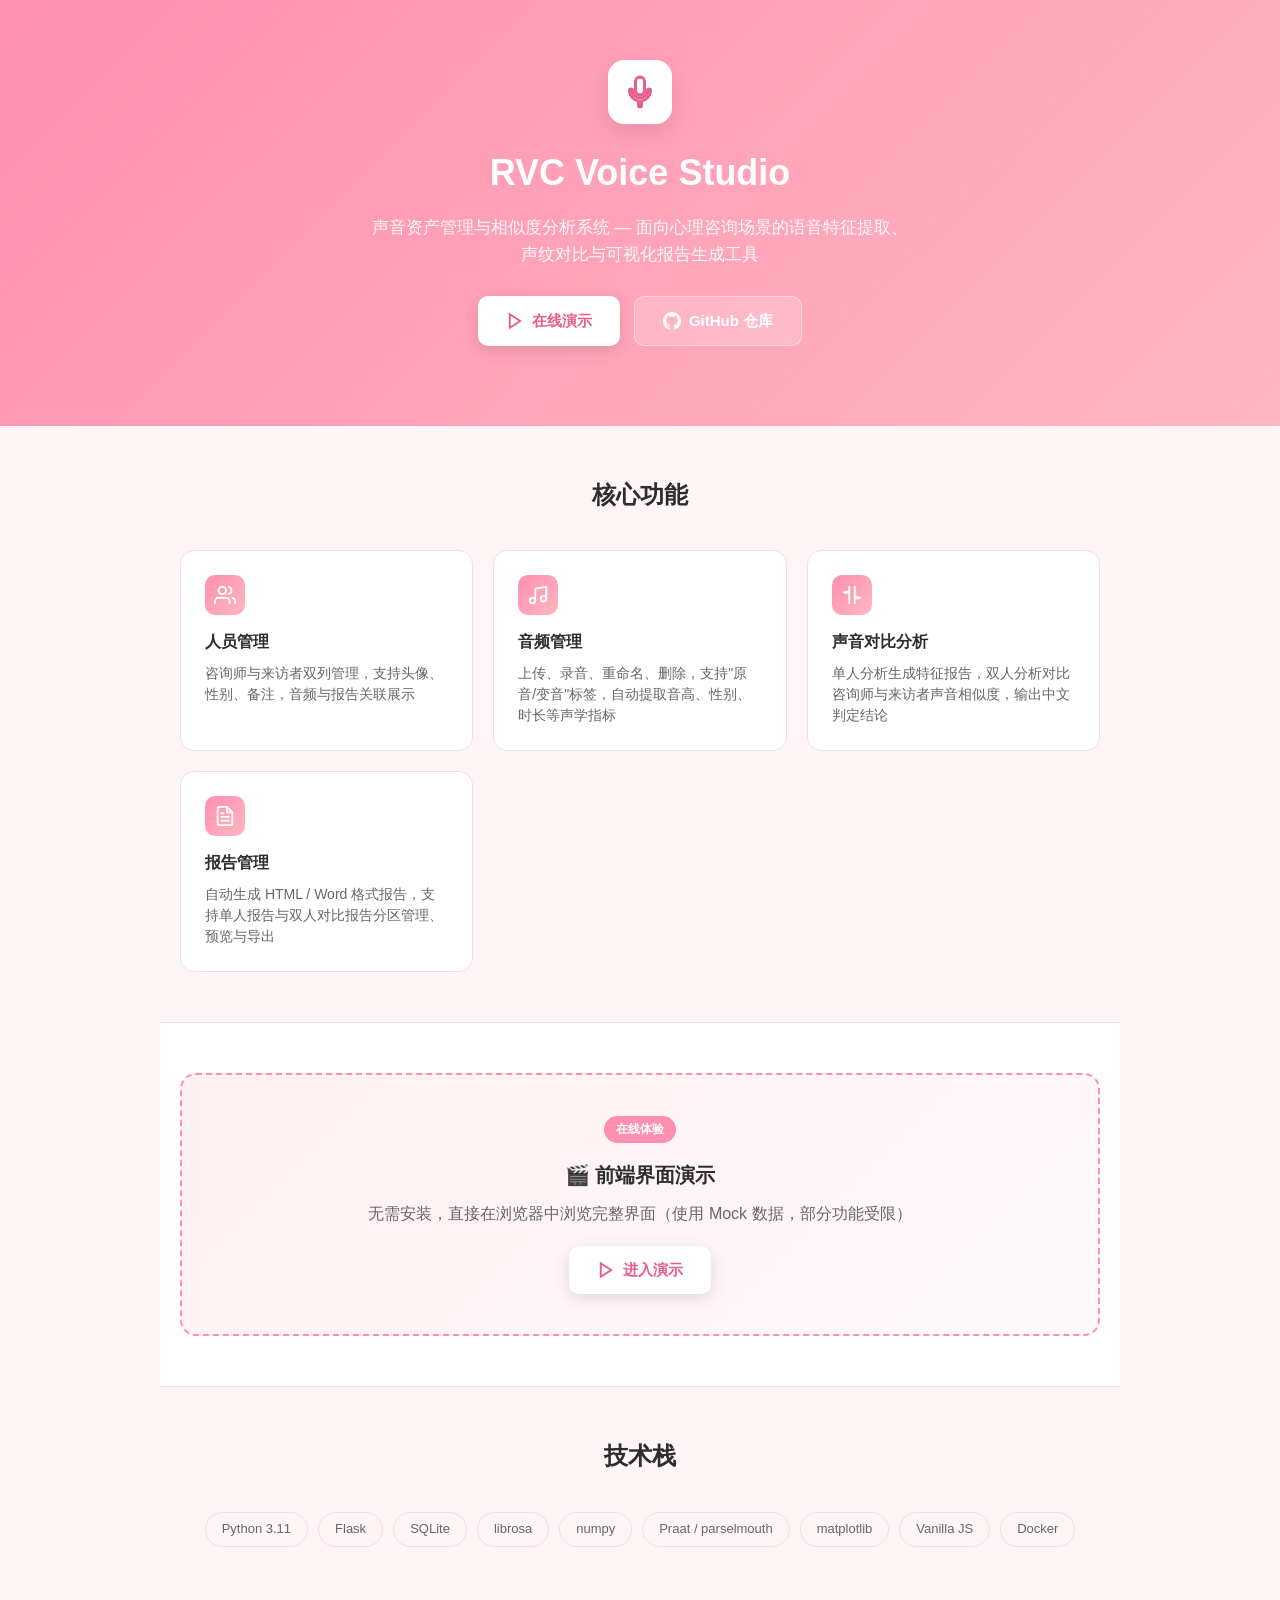
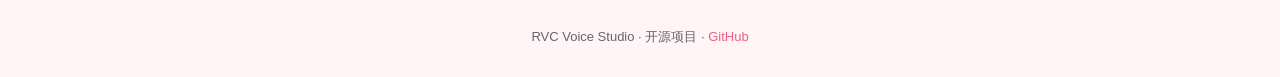
==== docs/index.html @ 7cda3dd2 "Add GitHub Pages static site with demo" ====
<!DOCTYPE html>
<html lang="zh-CN">
<head>
<meta charset="UTF-8">
<meta name="viewport" content="width=device-width, initial-scale=1.0">
<title>RVC Voice Studio — 声音资产管理与相似度分析</title>
<style>
  :root {
    --pink: #FF8FB1;
    --pink-deep: #E85D8A;
    --bg: #FFF5F7;
    --card: #ffffff;
    --text: #2D2D2D;
    --text-light: #666;
    --border: #F0E0E5;
    --green-deep: #4CAF50;
  }
  * { margin: 0; padding: 0; box-sizing: border-box; }
  body {
    font-family: -apple-system, BlinkMacSystemFont, "Segoe UI", Roboto, "Helvetica Neue", Arial, sans-serif;
    background: var(--bg);
    color: var(--text);
    line-height: 1.6;
  }
  a { color: var(--pink-deep); text-decoration: none; }
  a:hover { text-decoration: underline; }

  /* Header */
  .hero {
    background: linear-gradient(135deg, #FF8FB1 0%, #FFB6C1 100%);
    color: white;
    padding: 60px 20px 80px;
    text-align: center;
    position: relative;
    overflow: hidden;
  }
  .hero::before {
    content: "";
    position: absolute;
    top: -50%; left: -50%;
    width: 200%; height: 200%;
    background: radial-gradient(circle, rgba(255,255,255,0.15) 1px, transparent 1px);
    background-size: 30px 30px;
    opacity: 0.3;
  }
  .hero-content { position: relative; z-index: 1; max-width: 700px; margin: 0 auto; }
  .hero-logo {
    width: 64px; height: 64px;
    margin: 0 auto 20px;
    background: white;
    border-radius: 16px;
    display: flex; align-items: center; justify-content: center;
    box-shadow: 0 8px 24px rgba(0,0,0,0.1);
  }
  .hero-logo svg { width: 36px; height: 36px; color: var(--pink-deep); }
  .hero h1 { font-size: 36px; font-weight: 700; margin-bottom: 12px; }
  .hero p { font-size: 17px; opacity: 0.95; margin-bottom: 28px; }
  .hero-btns { display: flex; gap: 14px; justify-content: center; flex-wrap: wrap; }
  .btn {
    display: inline-flex; align-items: center; gap: 8px;
    padding: 12px 28px;
    border-radius: 10px;
    font-size: 15px; font-weight: 600;
    transition: all 0.2s;
    cursor: pointer; border: none;
  }
  .btn-primary {
    background: white; color: var(--pink-deep);
    box-shadow: 0 4px 16px rgba(0,0,0,0.12);
  }
  .btn-primary:hover { transform: translateY(-2px); box-shadow: 0 6px 20px rgba(0,0,0,0.15); text-decoration: none; }
  .btn-secondary {
    background: rgba(255,255,255,0.2); color: white;
    border: 1px solid rgba(255,255,255,0.4);
  }
  .btn-secondary:hover { background: rgba(255,255,255,0.3); text-decoration: none; }

  /* Features */
  .section { max-width: 960px; margin: 0 auto; padding: 50px 20px; }
  .section-title {
    font-size: 24px; font-weight: 700;
    text-align: center; margin-bottom: 36px;
    color: var(--text);
  }
  .features {
    display: grid;
    grid-template-columns: repeat(auto-fit, minmax(220px, 1fr));
    gap: 20px;
  }
  .feature-card {
    background: var(--card);
    border-radius: 14px;
    padding: 24px;
    border: 1px solid var(--border);
    transition: transform 0.2s, box-shadow 0.2s;
  }
  .feature-card:hover {
    transform: translateY(-3px);
    box-shadow: 0 8px 24px rgba(255,143,177,0.12);
  }
  .feature-icon {
    width: 40px; height: 40px;
    background: linear-gradient(135deg, #FF8FB1, #FFB6C1);
    border-radius: 10px;
    display: flex; align-items: center; justify-content: center;
    margin-bottom: 14px;
  }
  .feature-icon svg { width: 22px; height: 22px; color: white; }
  .feature-card h3 { font-size: 16px; font-weight: 600; margin-bottom: 8px; }
  .feature-card p { font-size: 14px; color: var(--text-light); line-height: 1.5; }

  /* Demo Section */
  .demo-section {
    background: var(--card);
    border-top: 1px solid var(--border);
    border-bottom: 1px solid var(--border);
  }
  .demo-box {
    background: linear-gradient(135deg, #FFF0F3, #FFF8FA);
    border: 2px dashed var(--pink);
    border-radius: 16px;
    padding: 40px;
    text-align: center;
  }
  .demo-box h3 { font-size: 20px; margin-bottom: 10px; }
  .demo-box p { color: var(--text-light); margin-bottom: 20px; }
  .demo-tag {
    display: inline-block;
    background: var(--pink);
    color: white;
    font-size: 12px; font-weight: 600;
    padding: 4px 12px;
    border-radius: 20px;
    margin-bottom: 16px;
  }

  /* Tech Stack */
  .tech-grid {
    display: flex; flex-wrap: wrap; gap: 10px;
    justify-content: center; margin-top: 20px;
  }
  .tech-tag {
    background: var(--bg);
    border: 1px solid var(--border);
    padding: 6px 16px;
    border-radius: 20px;
    font-size: 13px;
    color: var(--text-light);
  }

  /* Footer */
  .footer {
    text-align: center;
    padding: 30px 20px;
    color: var(--text-light);
    font-size: 13px;
  }

  /* Responsive */
  @media (max-width: 600px) {
    .hero h1 { font-size: 26px; }
    .hero p { font-size: 15px; }
    .hero-btns { flex-direction: column; align-items: center; }
    .btn { width: 100%; max-width: 260px; justify-content: center; }
  }
</style>
<link rel="icon" href="data:image/svg+xml,%3Csvg xmlns='http://www.w3.org/2000/svg' viewBox='0 0 24 24' fill='%23FF8FB1'%3E%3Cpath d='M12 2a3 3 0 0 0-3 3v6a3 3 0 0 0 6 0V5a3 3 0 0 0-3-3zM5 11a1 1 0 0 1 2 0 5 5 0 0 0 10 0 1 1 0 1 1 2 0 7 7 0 0 1-6 6.92V21a1 1 0 1 1-2 0v-3.08A7 7 0 0 1 5 11z'/%3E%3C/svg%3E">
</head>
<body>

<!-- Hero -->
<section class="hero">
  <div class="hero-content">
    <div class="hero-logo">
      <svg viewBox="0 0 24 24" fill="none" stroke="currentColor" stroke-width="2" stroke-linecap="round" stroke-linejoin="round">
        <path d="M12 2a3 3 0 0 0-3 3v6a3 3 0 0 0 6 0V5a3 3 0 0 0-3-3z"/>
        <path d="M5 11a1 1 0 0 1 2 0 5 5 0 0 0 10 0 1 1 0 1 1 2 0 7 7 0 0 1-6 6.92V21a1 1 0 1 1-2 0v-3.08A7 7 0 0 1 5 11z"/>
      </svg>
    </div>
    <h1>RVC Voice Studio</h1>
    <p>声音资产管理与相似度分析系统 — 面向心理咨询场景的语音特征提取、<br>声纹对比与可视化报告生成工具</p>
    <div class="hero-btns">
      <a href="demo/" class="btn btn-primary">
        <svg width="18" height="18" viewBox="0 0 24 24" fill="none" stroke="currentColor" stroke-width="2.5" stroke-linecap="round">
          <polygon points="5 3 19 12 5 21 5 3"/>
        </svg>
        在线演示
      </a>
      <a href="https://github.com/CochraneK/RVC_factor" class="btn btn-secondary" target="_blank" rel="noopener">
        <svg width="18" height="18" viewBox="0 0 24 24" fill="currentColor">
          <path d="M12 0C5.37 0 0 5.37 0 12c0 5.31 3.435 9.795 8.205 11.385.6.105.825-.255.825-.57 0-.285-.015-1.23-.015-2.235-3.015.555-3.795-.735-4.035-1.41-.135-.345-.72-1.41-1.23-1.695-.42-.225-1.02-.78-.015-.795.945-.015 1.62.87 1.845 1.23 1.08 1.815 2.805 1.305 3.495.99.105-.78.42-1.305.765-1.605-2.67-.3-5.46-1.335-5.46-5.925 0-1.305.465-2.385 1.23-3.225-.12-.3-.54-1.53.12-3.18 0 0 1.005-.315 3.3 1.23.96-.27 1.98-.405 3-.405s2.04.135 3 .405c2.295-1.56 3.3-1.23 3.3-1.23.66 1.65.24 2.88.12 3.18.765.84 1.23 1.905 1.23 3.225 0 4.605-2.805 5.625-5.475 5.925.435.375.81 1.095.81 2.22 0 1.605-.015 2.895-.015 3.3 0 .315.225.69.825.57A12.02 12.02 0 0024 12c0-6.63-5.37-12-12-12z"/>
        </svg>
        GitHub 仓库
      </a>
    </div>
  </div>
</section>

<!-- Features -->
<section class="section">
  <h2 class="section-title">核心功能</h2>
  <div class="features">
    <div class="feature-card">
      <div class="feature-icon">
        <svg viewBox="0 0 24 24" fill="none" stroke="currentColor" stroke-width="2" stroke-linecap="round" stroke-linejoin="round"><path d="M17 21v-2a4 4 0 0 0-4-4H5a4 4 0 0 0-4 4v2"/><circle cx="9" cy="7" r="4"/><path d="M23 21v-2a4 4 0 0 0-3-3.87"/><path d="M16 3.13a4 4 0 0 1 0 7.75"/></svg>
      </div>
      <h3>人员管理</h3>
      <p>咨询师与来访者双列管理，支持头像、性别、备注，音频与报告关联展示</p>
    </div>
    <div class="feature-card">
      <div class="feature-icon">
        <svg viewBox="0 0 24 24" fill="none" stroke="currentColor" stroke-width="2" stroke-linecap="round" stroke-linejoin="round"><path d="M9 18V5l12-2v13"/><circle cx="6" cy="18" r="3"/><circle cx="18" cy="16" r="3"/></svg>
      </div>
      <h3>音频管理</h3>
      <p>上传、录音、重命名、删除，支持"原音/变音"标签，自动提取音高、性别、时长等声学指标</p>
    </div>
    <div class="feature-card">
      <div class="feature-icon">
        <svg viewBox="0 0 24 24" fill="none" stroke="currentColor" stroke-width="2" stroke-linecap="round" stroke-linejoin="round"><path d="M9 3v18"/><path d="M15 3v18"/><path d="M3 9h6"/><path d="M15 15h6"/><circle cx="6" cy="9" r="1"/><circle cx="18" cy="15" r="1"/></svg>
      </div>
      <h3>声音对比分析</h3>
      <p>单人分析生成特征报告，双人分析对比咨询师与来访者声音相似度，输出中文判定结论</p>
    </div>
    <div class="feature-card">
      <div class="feature-icon">
        <svg viewBox="0 0 24 24" fill="none" stroke="currentColor" stroke-width="2" stroke-linecap="round" stroke-linejoin="round"><path d="M14 2H6a2 2 0 0 0-2 2v16a2 2 0 0 0 2 2h12a2 2 0 0 0 2-2V8z"/><polyline points="14 2 14 8 20 8"/><line x1="16" y1="13" x2="8" y2="13"/><line x1="16" y1="17" x2="8" y2="17"/><line x1="10" y1="9" x2="8" y2="9"/></svg>
      </div>
      <h3>报告管理</h3>
      <p>自动生成 HTML / Word 格式报告，支持单人报告与双人对比报告分区管理、预览与导出</p>
    </div>
  </div>
</section>

<!-- Demo Section -->
<section class="section demo-section">
  <div class="demo-box">
    <span class="demo-tag">在线体验</span>
    <h3>🎬 前端界面演示</h3>
    <p>无需安装，直接在浏览器中浏览完整界面（使用 Mock 数据，部分功能受限）</p>
    <a href="demo/" class="btn btn-primary">
      <svg width="18" height="18" viewBox="0 0 24 24" fill="none" stroke="currentColor" stroke-width="2.5" stroke-linecap="round">
        <polygon points="5 3 19 12 5 21 5 3"/>
      </svg>
      进入演示
    </a>
  </div>
</section>

<!-- Tech Stack -->
<section class="section">
  <h2 class="section-title">技术栈</h2>
  <div class="tech-grid">
    <span class="tech-tag">Python 3.11</span>
    <span class="tech-tag">Flask</span>
    <span class="tech-tag">SQLite</span>
    <span class="tech-tag">librosa</span>
    <span class="tech-tag">numpy</span>
    <span class="tech-tag">Praat / parselmouth</span>
    <span class="tech-tag">matplotlib</span>
    <span class="tech-tag">Vanilla JS</span>
    <span class="tech-tag">Docker</span>
  </div>
</section>

<!-- Footer -->
<footer class="footer">
  <p> RVC Voice Studio · 开源项目 · <a href="https://github.com/CochraneK/RVC_factor" target="_blank" rel="noopener">GitHub</a></p>
</footer>

</body>
</html>
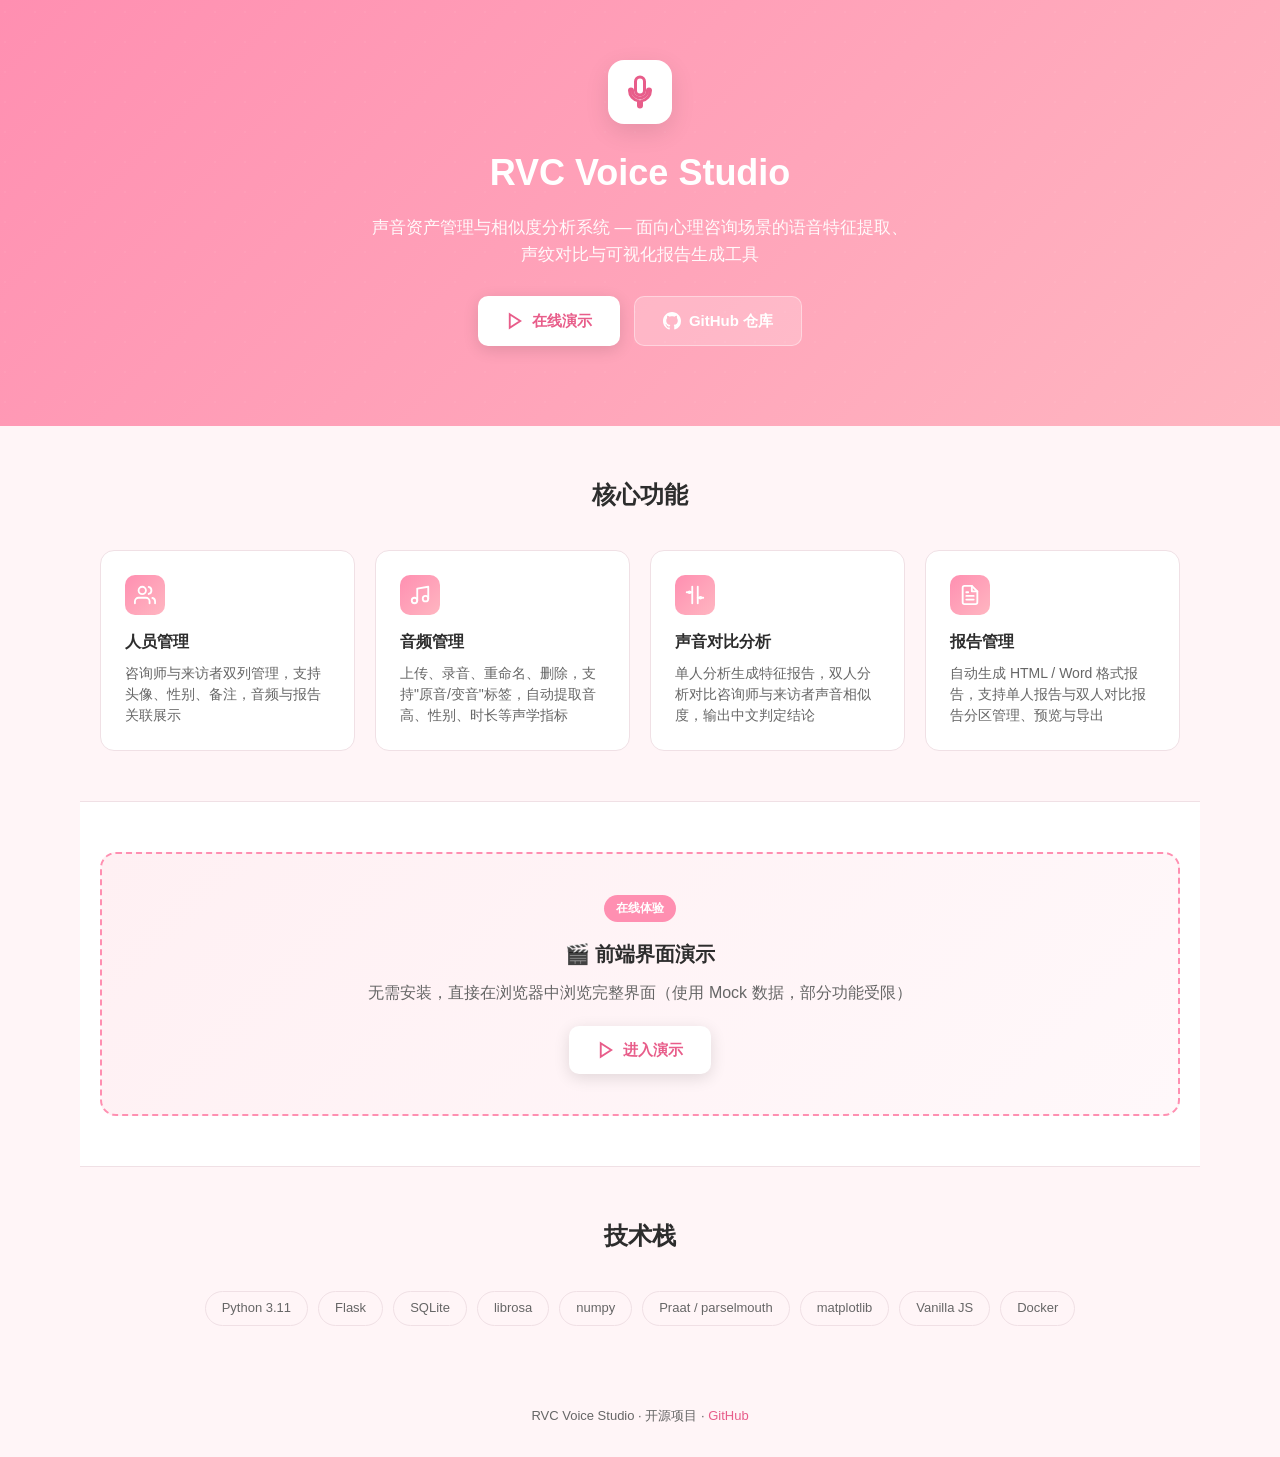
==== commit 1909dc01: "Fix features layout: 4 cards in one row" ====
--- a/docs/index.html
+++ b/docs/index.html
@@ -76,7 +76,7 @@
   .btn-secondary:hover { background: rgba(255,255,255,0.3); text-decoration: none; }
 
   /* Features */
-  .section { max-width: 960px; margin: 0 auto; padding: 50px 20px; }
+  .section { max-width: 1120px; margin: 0 auto; padding: 50px 20px; }
   .section-title {
     font-size: 24px; font-weight: 700;
     text-align: center; margin-bottom: 36px;
@@ -84,7 +84,7 @@
   }
   .features {
     display: grid;
-    grid-template-columns: repeat(auto-fit, minmax(220px, 1fr));
+    grid-template-columns: repeat(4, 1fr);
     gap: 20px;
   }
   .feature-card {
@@ -157,7 +157,11 @@
   }
 
   /* Responsive */
-  @media (max-width: 600px) {
+  @media (max-width: 900px) {
+    .features { grid-template-columns: repeat(2, 1fr); }
+  }
+  @media (max-width: 500px) {
+    .features { grid-template-columns: 1fr; }
     .hero h1 { font-size: 26px; }
     .hero p { font-size: 15px; }
     .hero-btns { flex-direction: column; align-items: center; }
